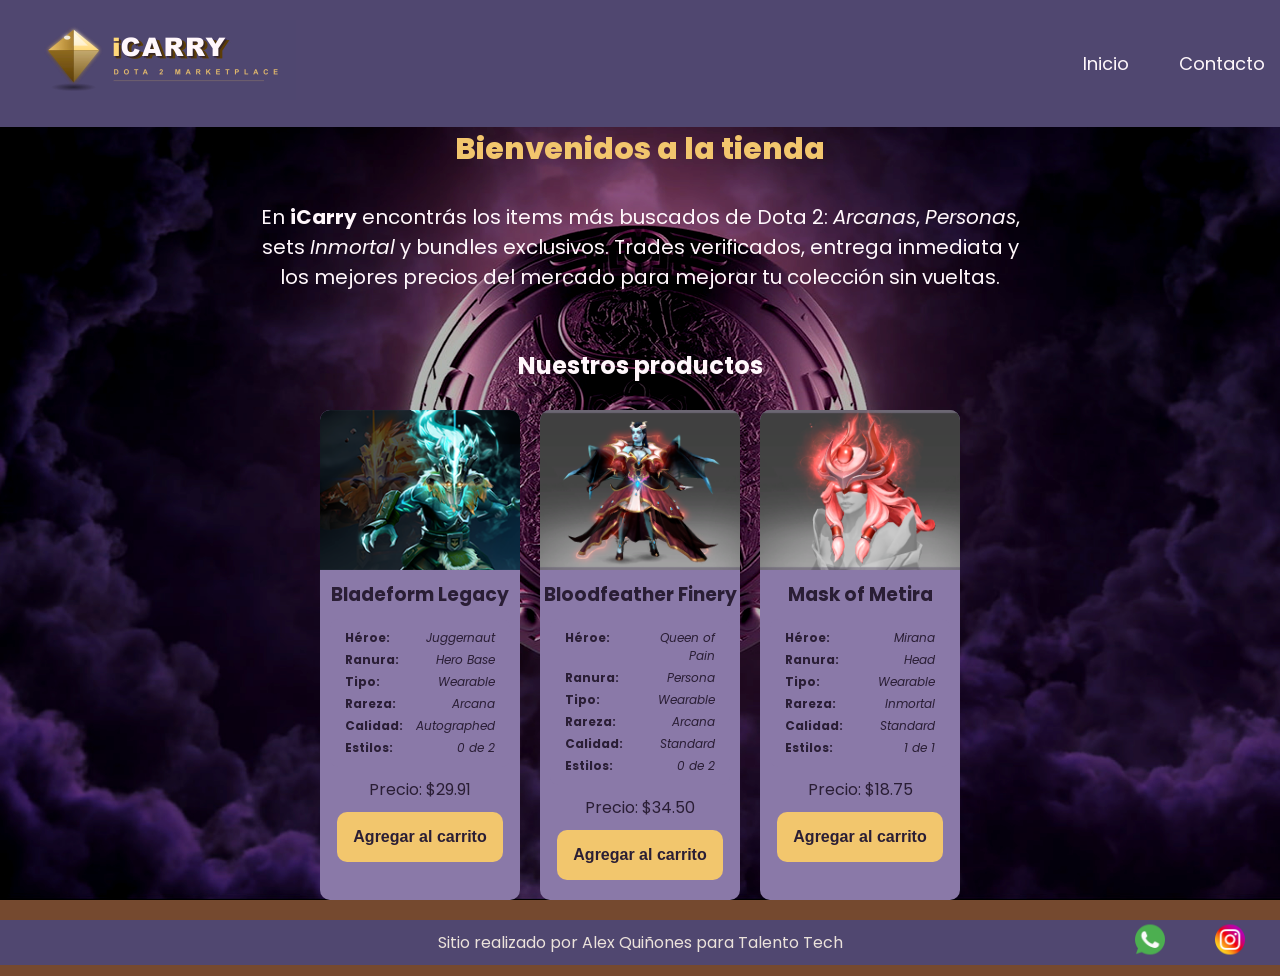
==== index.html @ 86b57680 "Proyecto Peentrega Icarry" ====
<!doctype html>
<html lang="es">
  <head>
    <meta charset="UTF-8" />
    <meta name="viewport" content="width=device-width, initial-scale=1.0" />
    <link
      href="https://fonts.googleapis.com/css2?family=Poppins:ital,wght@0,100;0,400;0,600;0,700;0,800;1,100;1,400;1,600;1,700&display=swap"
      rel="stylesheet"
    />
    <link rel="stylesheet" href="./css/styles.css" />
    <title>Tienda Dota 2</title>
  </head>

  <body>

    <!-- HEADER -->
    <!-- Cabecera del sitio con el logo y el menu de navegacion. -->
    <header>
      <div class="div-logo">
        <a class="logo" href="./index.html">
          <img src="./img/logo.jpg" alt="iCarry — Tienda Dota 2" class="logo-img" />
        </a>
      </div>

      <nav class="header-nav">
        <ul>
          <li><a href="./index.html">Inicio</a></li>
          <li><a href="./pages/contacto.html">Contacto</a></li>
        </ul>
      </nav>
    </header>

    <!-- MAIN -->
    <!-- Contenido principal de la pagina con el titulo y los productos. -->
    <main>

      <h1 class="titulo-home text-secondary">Bienvenidos a la tienda</h1>

      <p class="parrafo">
        En <strong>iCarry</strong> encontrás los items más buscados de Dota 2: <em>Arcanas</em>, <em>Personas</em>, sets
        <em>Inmortal</em> y bundles exclusivos.
        Trades verificados, entrega inmediata y los mejores precios
        del mercado para mejorar tu colección sin vueltas.
      </p>

      <!-- Productos -->
      <!-- Tarjetas con los items de Dota 2 que ofrece la tienda. -->
      <section>
        <h2 class="titulo-productos">Nuestros productos</h2>

        <div class="contenedor-tarjetas">

          <article class="card text-dark">
            <img src="./img/jugger.png" alt="Autographed Bladeform Legacy" />
            <h3>Bladeform Legacy</h3>
            <dl class="item-detalle">
              <dt>Héroe</dt>     <dd>Juggernaut</dd>
              <dt>Ranura</dt>    <dd>Hero Base</dd>
              <dt>Tipo</dt>      <dd>Wearable</dd>
              <dt>Rareza</dt>    <dd>Arcana</dd>
              <dt>Calidad</dt>   <dd>Autographed</dd>
              <dt>Estilos</dt>   <dd>0 de 2</dd>
            </dl>
            <p>Precio: $29.91</p>
            <button class="btn bg-secondary text-dark">Agregar al carrito</button>
          </article>

          <article class="card text-dark">
            <img src="./img/bloodfeather.png" alt="Bloodfeather Finery — Persona de Queen of Pain" />
            <h3>Bloodfeather Finery</h3>
            <dl class="item-detalle">
              <dt>Héroe</dt>     <dd>Queen of Pain</dd>
              <dt>Ranura</dt>    <dd>Persona</dd>
              <dt>Tipo</dt>      <dd>Wearable</dd>
              <dt>Rareza</dt>    <dd>Arcana</dd>
              <dt>Calidad</dt>   <dd>Standard</dd>
              <dt>Estilos</dt>   <dd>0 de 2</dd>
            </dl>
            <p>Precio: $34.50</p>
            <button class="btn bg-secondary text-dark">Agregar al carrito</button>
          </article>

          <article class="card text-dark">
            <img src="./img/mask-metira.png" alt="Mask of Metira of the Crimson Witness — Phantom Assassin" />
            <h3>Mask of Metira</h3>
            <dl class="item-detalle">
              <dt>Héroe</dt>     <dd>Mirana</dd>
              <dt>Ranura</dt>    <dd>Head</dd>
              <dt>Tipo</dt>      <dd>Wearable</dd>
              <dt>Rareza</dt>    <dd>Inmortal</dd>
              <dt>Calidad</dt>   <dd>Standard</dd>
              <dt>Estilos</dt>   <dd>1 de 1</dd>
            </dl>
            <p>Precio: $18.75</p>
            <button class="btn bg-secondary text-dark">Agregar al carrito</button>
          </article>

        </div>
      </section>
    </main>

    
    
    <!-- FOOTER -->
    <!-- Pie de pagina con el credito del autor y los iconos sociales. -->
    <footer>
      <p>Sitio realizado por Alex Quiñones para Talento Tech</p>
      <nav>
        <ul class="footer-list">
          <li><img src="./img/whatsapp.png" alt="logo de whatsapp" /></li>
          <li><img src="./img/social.png" alt="logo de instagram" /></li>
        </ul>
      </nav>
    </footer>

  </body>
</html>
---- css/styles.css ----
/* RESET Y BASE */
/* Limpia los estilos por defecto del navegador y aplica la imagen de fondo del sitio. */

* {
  margin: 0;
  padding: 0;
  box-sizing: border-box;
}

html {
  font-size: 62.5%;
}

body {
  font-family: "Poppins", sans-serif;
  font-size: 1.6rem;
  color: #fff7fb;
  background-color: #75492f;

  display: flex;
  flex-direction: column;
  min-height: 100vh;

  position: relative;
}

body::before {
  content: "";
  position: fixed;
  top: 0;
  left: 0;
  width: 100%;
  height: 100%;
  z-index: -1;

  background-image: url('../img/fondo1.jpg');
  background-size: cover;
  background-position: center;
  background-repeat: no-repeat;

  filter:
    brightness(1.05)
    contrast(1.15)
    saturate(1.4);

  box-shadow: inset 0 0 0 2000px rgba(0, 0, 0, 0.35);
}



/* TIPOGRAFÍA */
/* Define los tamaños y pesos de los titulos h1 y h2 del sitio. */

h1 {
  font-size: 3rem;
  font-weight: 800;
  line-height: 1.15;
  margin: .5rem 0;
}

h2 {
  color: #fff7fb;
  font-size: 2.4rem;
  font-weight: 700;
  line-height: 1.2;
  text-align: center;
  margin: 3rem 0;
}



/* CONTENIDO PRINCIPAL */
/* Estructura del <main> donde va el contenido de cada pagina. */

main {
  width: 80%;
  margin: auto;
  padding-bottom: 2rem;

  flex: 1;

  display: flex;
  flex-direction: column;
  align-items: center;
}



/* BOTONES Y COLORES */
/* Clases reutilizables que aplico a cualquier elemento sin repetir codigo. */

.btn {
  border: none;
  font-size: 1.6rem;
  font-weight: bold;
  padding: 1.6rem;
  border-radius: 1rem;
}

.bg-primary {
  background-color: #8b752d;
}

.bg-secondary {
  background-color: #f2c66d;
}

.text-light {
  color: #ffffff;
}

.text-dark {
  color: #2a1e35;
}

.text-secondary {
  color: #f2c66d;
}



/* HEADER Y FOOTER */
/* Estilos compartidos entre la cabecera y el pie de pagina. */

header,
footer {
  background: #504770;
  color: #ebe2db;
  width: 100%;

  display: flex;
  justify-content: space-between;
  align-items: center;
}



/* LOGO */
/* Tamaño del logo y animacion al pasar el mouse por encima. */

.div-logo {
  margin-left: 2rem;
  font-weight: bold;
}

.logo-img {
  height: 9rem;
  width: auto;
  display: block;
  padding: 0.5rem;
}

.logo-img:hover {
  transform: scale(1.1);
  transition: transform 0.3s ease;
}



/* NAVEGACIÓN */
/* Estilos del menu de Inicio y Contacto en el header. */

.logo,
.header-nav ul li a {
  text-decoration: none;
  font-size: 1.8rem;
  color: #fff7fb;
  display: inline-block;
  padding: 1.5rem;
}

.header-nav ul,
footer .footer-list {
  list-style: none;
  display: flex;
  gap: 2rem;
}



/* FOOTER */
/* Centra el texto del credito y ubica los iconos sociales a la derecha. */

footer {
  justify-content: center;
  position: relative;
  padding: 1rem 2rem;
}

footer p {
  text-align: center;
}

footer nav {
  position: absolute;
  right: 2rem;
  top: 50%;
  transform: translateY(-50%);
}

.footer-list li {
  padding: 1rem;
}

.footer-list img {
  width: 4rem;
  padding: 0.5rem;
}



/* PÁGINA HOME */
/* Estilos del parrafo de bienvenida y las tarjetas de productos. */

.parrafo {
  width: 80%;
  text-align: center;
  font-size: 2rem;
  padding: 3rem;
}

.contenedor-tarjetas {
  margin-top: 2rem;
  display: flex;
  justify-content: center;
  flex-wrap: wrap;
  gap: 2rem;
}

.card {
  background-color: #8a79a8;
  color: #2a1e35;
  width: 20rem;

  border-radius: 1rem;
  overflow: hidden;

  display: flex;
  flex-direction: column;
  align-items: center;
  gap: 1rem;

  padding-bottom: 2rem;
}

.card img {
  width: 100%;
  height: 16rem;
  object-fit: cover;
}



/* DETALLES DE ITEMS */
/* Lista de propiedades de cada item Dota mostrada como mini tabla. */

.item-detalle {
  display: grid;
  grid-template-columns: auto 1fr;
  gap: 0.4rem 1rem;

  background-color: #8a79a8;
  color: #2a1e35;
  width: 90%;
  font-size: 1.2rem;
  padding: 1rem 1.5rem;
  border-radius: 0.8rem;
}

.item-detalle dt {
  font-weight: bold;
  color: #2a1e35;
}

.item-detalle dt::after {
  content: ":";
}

.item-detalle dd {
  text-align: right;
  font-style: italic;
}



/* PÁGINA CONTACTO */
/* Estilos del formulario de contacto, inputs y textarea. */

.titulo-contacto {
  margin: 2rem 0;
}

.form-contacto {
  background-color: #8a79a8;
  color: #2a1e35;
  width: 100%;
  max-width: 50rem;
  font-size: 2rem;
  padding: 3rem;
  border-radius: 1rem;

  box-shadow: 0 10px 30px rgba(0, 0, 0, 0.15);
}

.grupo-input {
  display: flex;
  flex-direction: column;
  gap: 0.8rem;
  margin-bottom: 2rem;
}

.grupo-input input,
.grupo-input textarea {
  border: none;
  background-color: transparent;
  border-bottom: solid 2px #2a1e35;
  margin-bottom: 3rem;
}

.grupo-input textarea {
  min-height: 10rem;
  resize: vertical;
}



/* ADAPTACIÓN MÓVIL */
/* Reglas que se aplican solo en pantallas chicas (mobile, 600px o menos). */

@media (max-width: 600px) {
  header,
  footer {
    flex-direction: column;
  }

  footer nav {
    position: static;
    transform: none;
  }
}
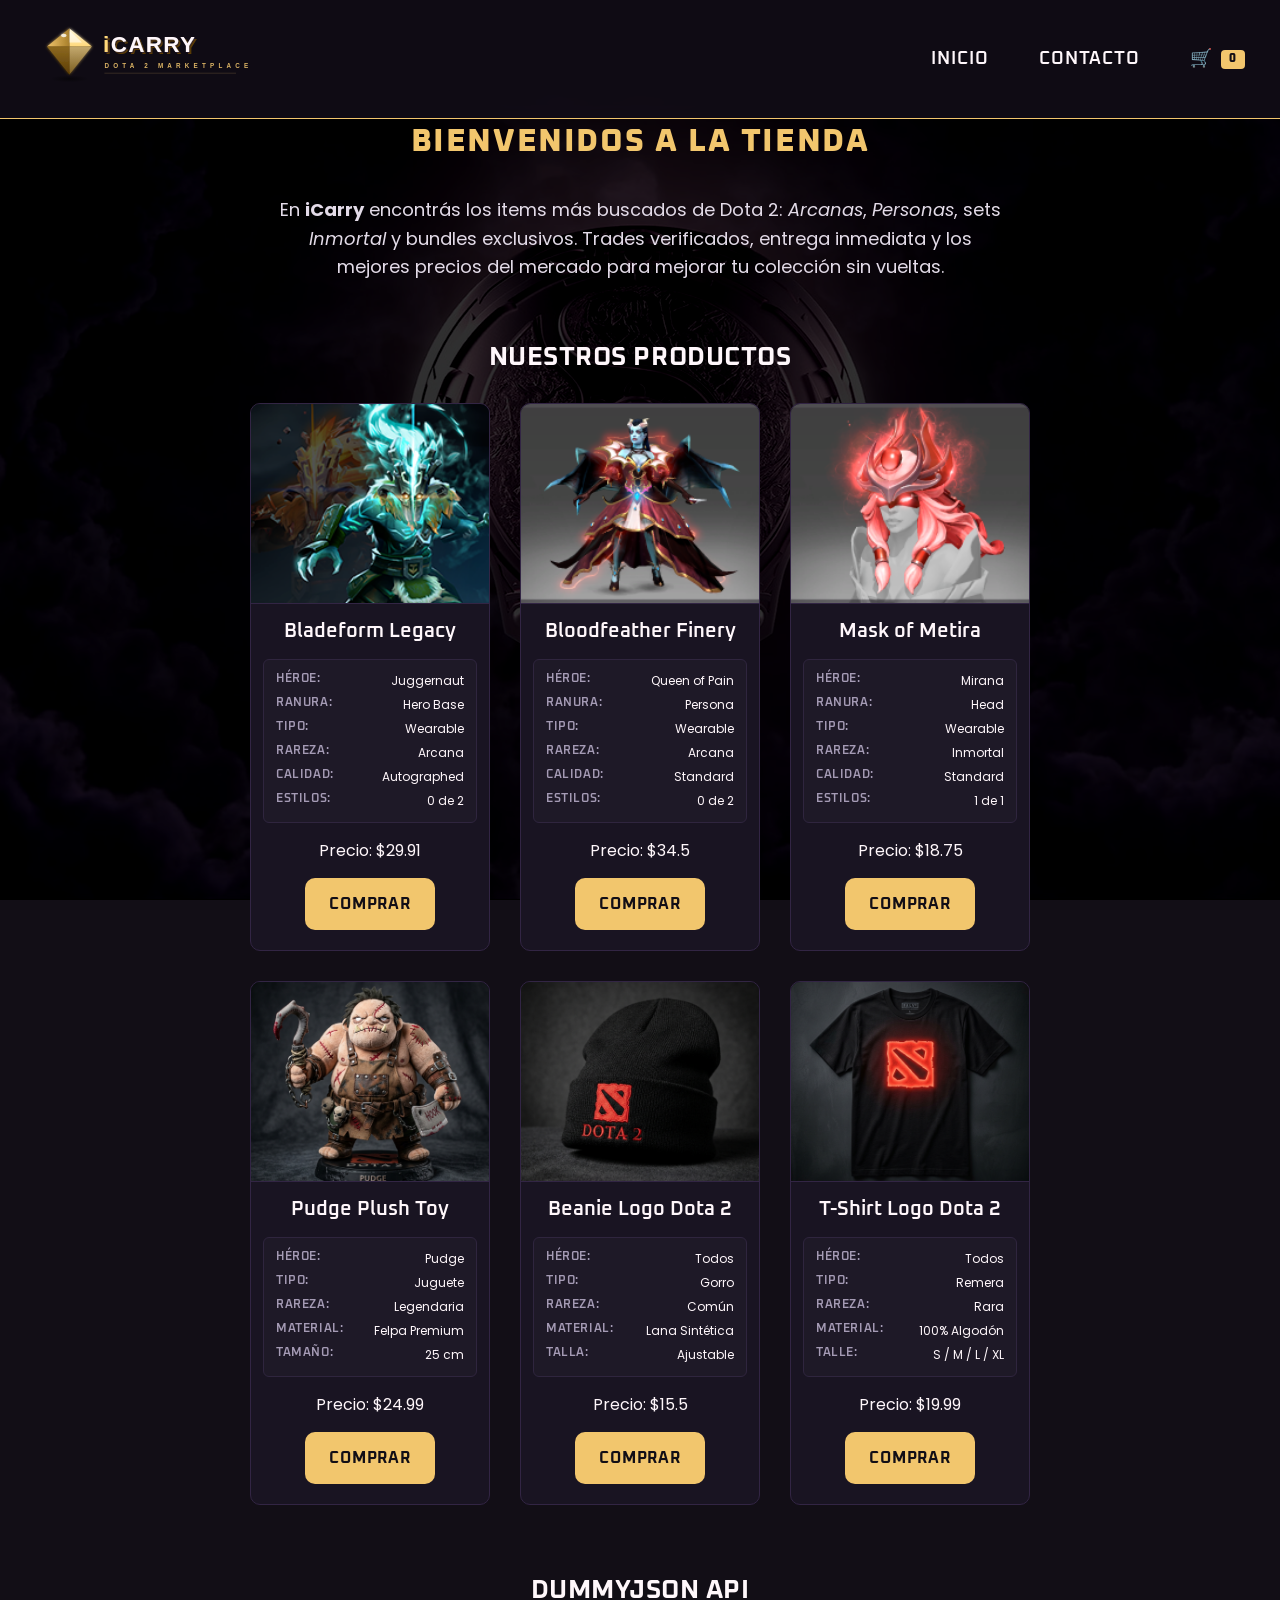
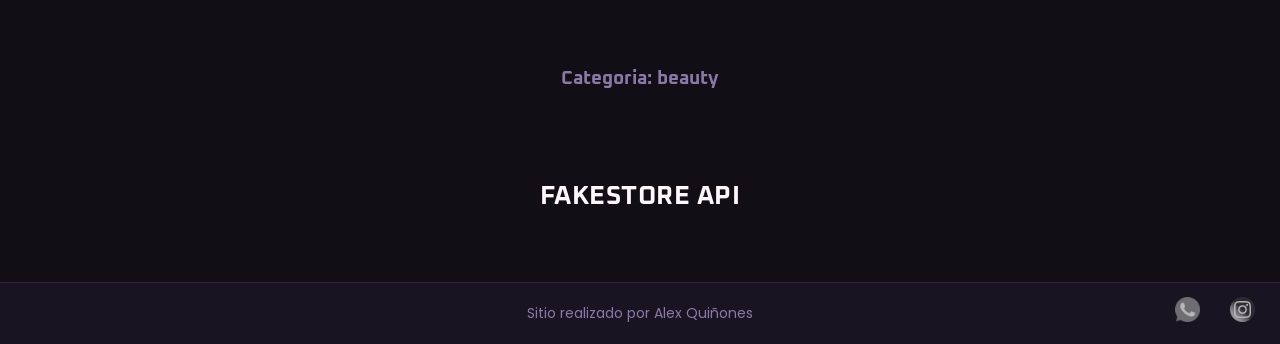
==== commit 814efd4e: "feat: refactorización a JS modular, carrito de compras y consumo de APIs" ====
--- a/index.html
+++ b/index.html
@@ -3,22 +3,24 @@
   <head>
     <meta charset="UTF-8" />
     <meta name="viewport" content="width=device-width, initial-scale=1.0" />
+    
+    <!-- fuentes de google -->
     <link
-      href="https://fonts.googleapis.com/css2?family=Poppins:ital,wght@0,100;0,400;0,600;0,700;0,800;1,100;1,400;1,600;1,700&display=swap"
+      href="https://fonts.googleapis.com/css2?family=Oxanium:wght@400;600;800&family=Poppins:wght@300;400;600;700&display=swap"
       rel="stylesheet"
     />
+    
+    <!-- mi css -->
     <link rel="stylesheet" href="./css/styles.css" />
     <title>Tienda Dota 2</title>
   </head>
 
   <body>
-
-    <!-- HEADER -->
-    <!-- Cabecera del sitio con el logo y el menu de navegacion. -->
+    <!-- cabecera -->
     <header>
       <div class="div-logo">
         <a class="logo" href="./index.html">
-          <img src="./img/logo.jpg" alt="iCarry — Tienda Dota 2" class="logo-img" />
+          <img src="./img/logo.svg" alt="iCarry" class="logo-img" />
         </a>
       </div>
 
@@ -26,14 +28,17 @@
         <ul>
           <li><a href="./index.html">Inicio</a></li>
           <li><a href="./pages/contacto.html">Contacto</a></li>
+          <li>
+            <a href="./pages/carrito.html" class="carrito-icono">
+              🛒 <span id="contador-carrito">0</span>
+            </a>
+          </li>
         </ul>
       </nav>
     </header>
 
-    <!-- MAIN -->
-    <!-- Contenido principal de la pagina con el titulo y los productos. -->
+    <!-- contenido principal -->
     <main>
-
       <h1 class="titulo-home text-secondary">Bienvenidos a la tienda</h1>
 
       <p class="parrafo">
@@ -43,75 +48,38 @@
         del mercado para mejorar tu colección sin vueltas.
       </p>
 
-      <!-- Productos -->
-      <!-- Tarjetas con los items de Dota 2 que ofrece la tienda. -->
+      <!-- seccion de mis productos dota -->
       <section>
         <h2 class="titulo-productos">Nuestros productos</h2>
+        <!-- aca se inyectan las tarjetas con js -->
+        <div id="contenedor-tarjetas" class="contenedor-tarjetas"></div>
+      </section>
 
-        <div class="contenedor-tarjetas">
-
-          <article class="card text-dark">
-            <img src="./img/jugger.png" alt="Autographed Bladeform Legacy" />
-            <h3>Bladeform Legacy</h3>
-            <dl class="item-detalle">
-              <dt>Héroe</dt>     <dd>Juggernaut</dd>
-              <dt>Ranura</dt>    <dd>Hero Base</dd>
-              <dt>Tipo</dt>      <dd>Wearable</dd>
-              <dt>Rareza</dt>    <dd>Arcana</dd>
-              <dt>Calidad</dt>   <dd>Autographed</dd>
-              <dt>Estilos</dt>   <dd>0 de 2</dd>
-            </dl>
-            <p>Precio: $29.91</p>
-            <button class="btn bg-secondary text-dark">Agregar al carrito</button>
-          </article>
-
-          <article class="card text-dark">
-            <img src="./img/bloodfeather.png" alt="Bloodfeather Finery — Persona de Queen of Pain" />
-            <h3>Bloodfeather Finery</h3>
-            <dl class="item-detalle">
-              <dt>Héroe</dt>     <dd>Queen of Pain</dd>
-              <dt>Ranura</dt>    <dd>Persona</dd>
-              <dt>Tipo</dt>      <dd>Wearable</dd>
-              <dt>Rareza</dt>    <dd>Arcana</dd>
-              <dt>Calidad</dt>   <dd>Standard</dd>
-              <dt>Estilos</dt>   <dd>0 de 2</dd>
-            </dl>
-            <p>Precio: $34.50</p>
-            <button class="btn bg-secondary text-dark">Agregar al carrito</button>
-          </article>
-
-          <article class="card text-dark">
-            <img src="./img/mask-metira.png" alt="Mask of Metira of the Crimson Witness — Phantom Assassin" />
-            <h3>Mask of Metira</h3>
-            <dl class="item-detalle">
-              <dt>Héroe</dt>     <dd>Mirana</dd>
-              <dt>Ranura</dt>    <dd>Head</dd>
-              <dt>Tipo</dt>      <dd>Wearable</dd>
-              <dt>Rareza</dt>    <dd>Inmortal</dd>
-              <dt>Calidad</dt>   <dd>Standard</dd>
-              <dt>Estilos</dt>   <dd>1 de 1</dd>
-            </dl>
-            <p>Precio: $18.75</p>
-            <button class="btn bg-secondary text-dark">Agregar al carrito</button>
-          </article>
-
-        </div>
+      <!-- seccion de dummyjson -->
+      <section>
+        <div id="contenedor-productos-dummy" class="contenedor-tarjetas" style="margin-top: 4rem;"></div>
+      </section>
+      
+      <!-- seccion de fakestore -->
+      <section>
+        <div id="contenedor-productos-fakestore" class="contenedor-tarjetas" style="margin-top: 4rem;"></div>
       </section>
     </main>
 
-    
-    
-    <!-- FOOTER -->
-    <!-- Pie de pagina con el credito del autor y los iconos sociales. -->
+    <!-- pie de pagina -->
     <footer>
-      <p>Sitio realizado por Alex Quiñones para Talento Tech</p>
+      <p>Sitio realizado por Alex Quiñones</p>
       <nav>
         <ul class="footer-list">
-          <li><img src="./img/whatsapp.png" alt="logo de whatsapp" /></li>
-          <li><img src="./img/social.png" alt="logo de instagram" /></li>
+          <li><img src="./img/whatsapp.png" alt="wpp" /></li>
+          <li><img src="./img/social.png" alt="ig" /></li>
         </ul>
       </nav>
     </footer>
 
+    <!-- scripts -->
+    <script type="module" src="./js/index.js"></script>
+    <script type="module" src="./js/dummyjson.js"></script>
+    <script type="module" src="./js/fakestore.js"></script>
   </body>
 </html>
--- a/css/styles.css
+++ b/css/styles.css
@@ -1,6 +1,26 @@
 
-/* RESET Y BASE */
-/* Limpia los estilos por defecto del navegador y aplica la imagen de fondo del sitio. */
+
+
+
+
+
+
+
+
+
+
+
+
+
+
+
+
+
+
+
+
+
+
 
 * {
   margin: 0;
@@ -9,21 +29,21 @@
 }
 
 html {
-  font-size: 62.5%;
+  font-size: 62.5%; 
 }
 
 body {
   font-family: "Poppins", sans-serif;
   font-size: 1.6rem;
-  color: #fff7fb;
-  background-color: #75492f;
+  color: #fff7fb; 
+  background-color: #120e16; 
 
   display: flex;
   flex-direction: column;
   min-height: 100vh;
-
   position: relative;
 }
+
 
 body::before {
   content: "";
@@ -39,47 +59,52 @@
   background-position: center;
   background-repeat: no-repeat;
 
-  filter:
-    brightness(1.05)
-    contrast(1.15)
-    saturate(1.4);
-
-  box-shadow: inset 0 0 0 2000px rgba(0, 0, 0, 0.35);
-}
-
-
-
-/* TIPOGRAFÍA */
-/* Define los tamaños y pesos de los titulos h1 y h2 del sitio. */
+  
+  filter: brightness(0.35) contrast(1.1) saturate(0.8);
+  box-shadow: inset 0 0 0 2000px rgba(18, 14, 24, 0.4);
+}
+
+
+
+
+
+
+h1, h2, h3, .hud-text {
+  font-family: "Oxanium", sans-serif; 
+}
 
 h1 {
-  font-size: 3rem;
+  font-size: 3.2rem;
   font-weight: 800;
   line-height: 1.15;
   margin: .5rem 0;
+  text-transform: uppercase;
+  letter-spacing: 0.05em;
+  color: #f2c66d; 
 }
 
 h2 {
   color: #fff7fb;
-  font-size: 2.4rem;
+  font-size: 2.6rem;
   font-weight: 700;
   line-height: 1.2;
   text-align: center;
   margin: 3rem 0;
-}
-
-
-
-/* CONTENIDO PRINCIPAL */
-/* Estructura del <main> donde va el contenido de cada pagina. */
+  text-transform: uppercase;
+  letter-spacing: 0.02em;
+}
+
+
+
+
+
 
 main {
   width: 80%;
+  max-width: 1200px;
   margin: auto;
-  padding-bottom: 2rem;
-
+  padding-bottom: 4rem;
   flex: 1;
-
   display: flex;
   flex-direction: column;
   align-items: center;
@@ -87,87 +112,123 @@
 
 
 
-/* BOTONES Y COLORES */
-/* Clases reutilizables que aplico a cualquier elemento sin repetir codigo. */
+
+
 
 .btn {
   border: none;
   font-size: 1.6rem;
-  font-weight: bold;
-  padding: 1.6rem;
-  border-radius: 1rem;
+  font-weight: 700;
+  font-family: "Oxanium", sans-serif;
+  text-transform: uppercase;
+  letter-spacing: 0.05em;
+  padding: 1.6rem 2.4rem;
+  border-radius: 10px; 
+  cursor: pointer;
+  transition: all 0.2s cubic-bezier(0.25, 0.8, 0.25, 1);
 }
 
 .bg-primary {
-  background-color: #8b752d;
+  background-color: #f2c66d; 
+  color: #120e16;
+}
+.bg-primary:hover {
+  background-color: #dbb056;
+  transform: scale(1.03);
+  box-shadow: 0 0 15px rgba(242, 198, 109, 0.15);
 }
 
 .bg-secondary {
-  background-color: #f2c66d;
-}
-
-.text-light {
-  color: #ffffff;
-}
-
-.text-dark {
-  color: #2a1e35;
-}
-
-.text-secondary {
+  background-color: #8a79a8; 
+  color: #fff7fb;
+}
+.bg-secondary:hover {
+  background-color: #9d8dbb;
+  transform: scale(1.03);
+}
+
+.text-light { color: #fff7fb; }
+.text-dark { color: #120e16; }
+.text-secondary { color: #f2c66d; }
+
+
+
+
+
+
+header {
+  background: rgba(18, 14, 24, 0.85);
+  backdrop-filter: blur(12px);
+  -webkit-backdrop-filter: blur(12px);
+  border-bottom: 1px solid #f2c66d; 
+  width: 100%;
+  display: flex;
+  justify-content: space-between;
+  align-items: center;
+  position: sticky;
+  top: 0;
+  z-index: 1000;
+  padding: 0 2rem;
+}
+
+footer {
+  background: #191422; 
+  border-top: 1px solid #322544;
+  color: #8a79a8; 
+  width: 100%;
+  display: flex;
+  justify-content: center;
+  align-items: center;
+  position: relative;
+  padding: 2rem 2rem;
+}
+
+
+
+
+
+
+.div-logo {
+  font-family: "Oxanium", sans-serif;
+  font-weight: 800;
+  font-size: 2.4rem;
   color: #f2c66d;
 }
 
-
-
-/* HEADER Y FOOTER */
-/* Estilos compartidos entre la cabecera y el pie de pagina. */
-
-header,
-footer {
-  background: #504770;
-  color: #ebe2db;
-  width: 100%;
-
-  display: flex;
-  justify-content: space-between;
-  align-items: center;
-}
-
-
-
-/* LOGO */
-/* Tamaño del logo y animacion al pasar el mouse por encima. */
-
-.div-logo {
-  margin-left: 2rem;
-  font-weight: bold;
-}
-
 .logo-img {
-  height: 9rem;
+  height: 8rem;
   width: auto;
   display: block;
   padding: 0.5rem;
+  transition: transform 0.3s ease;
 }
 
 .logo-img:hover {
-  transform: scale(1.1);
-  transition: transform 0.3s ease;
-}
-
-
-
-/* NAVEGACIÓN */
-/* Estilos del menu de Inicio y Contacto en el header. */
+  transform: scale(1.05);
+}
+
+
+
+
+
 
 .logo,
 .header-nav ul li a {
   text-decoration: none;
+  font-family: "Oxanium", sans-serif;
   font-size: 1.8rem;
+  font-weight: 600;
+  text-transform: uppercase;
+  letter-spacing: 0.05em;
   color: #fff7fb;
   display: inline-block;
   padding: 1.5rem;
+  transition: color 0.2s ease, text-shadow 0.2s ease;
+}
+
+.header-nav ul li a:hover {
+  color: #f2c66d;
+  text-shadow: 0 0 10px rgba(242, 198, 109, 0.3);
 }
 
 .header-nav ul,
@@ -175,21 +236,17 @@
   list-style: none;
   display: flex;
   gap: 2rem;
-}
-
-
-
-/* FOOTER */
-/* Centra el texto del credito y ubica los iconos sociales a la derecha. */
-
-footer {
-  justify-content: center;
-  position: relative;
-  padding: 1rem 2rem;
-}
+  align-items: center;
+}
+
+
+
+
+
 
 footer p {
   text-align: center;
+  font-size: 1.4rem;
 }
 
 footer nav {
@@ -199,25 +256,31 @@
   transform: translateY(-50%);
 }
 
-.footer-list li {
-  padding: 1rem;
-}
-
 .footer-list img {
-  width: 4rem;
+  width: 3.5rem;
   padding: 0.5rem;
-}
-
-
-
-/* PÁGINA HOME */
-/* Estilos del parrafo de bienvenida y las tarjetas de productos. */
+  filter: grayscale(100%) opacity(0.7);
+  transition: filter 0.2s ease, transform 0.2s ease;
+}
+
+.footer-list img:hover {
+  filter: grayscale(0%) opacity(1);
+  transform: scale(1.1);
+}
+
+
+
+
+
 
 .parrafo {
   width: 80%;
+  max-width: 800px;
   text-align: center;
-  font-size: 2rem;
+  font-size: 1.8rem;
+  line-height: 1.6;
   padding: 3rem;
+  color: #e3dbe8;
 }
 
 .contenedor-tarjetas {
@@ -225,52 +288,77 @@
   display: flex;
   justify-content: center;
   flex-wrap: wrap;
-  gap: 2rem;
-}
+  gap: 3rem;
+}
+
 
 .card {
-  background-color: #8a79a8;
-  color: #2a1e35;
-  width: 20rem;
-
-  border-radius: 1rem;
+  background-color: #191422; 
+  color: #fff7fb;
+  width: 24rem; 
+  border: 1px solid #322544; 
+  border-radius: 10px;
   overflow: hidden;
-
+  
   display: flex;
   flex-direction: column;
   align-items: center;
-  gap: 1rem;
-
+  gap: 1.5rem;
   padding-bottom: 2rem;
+  
+  transition: all 0.25s cubic-bezier(0.25, 0.8, 0.25, 1);
+}
+
+.card:hover {
+  border-color: #f2c66d; 
+  transform: translateY(-4px);
+  box-shadow: 0 10px 30px rgba(0, 0, 0, 0.5), 0 0 15px rgba(242, 198, 109, 0.1);
 }
 
 .card img {
   width: 100%;
-  height: 16rem;
+  height: 20rem; 
   object-fit: cover;
-}
-
-
-
-/* DETALLES DE ITEMS */
-/* Lista de propiedades de cada item Dota mostrada como mini tabla. */
+  border-bottom: 1px solid #322544;
+  transition: border-color 0.25s ease;
+}
+
+.card:hover img {
+  border-bottom-color: #f2c66d;
+}
+
+
+.card h3 {
+  font-size: 2rem;
+  font-weight: 600;
+  text-align: center;
+  padding: 0 1rem;
+}
+
+
+
+
+
 
 .item-detalle {
   display: grid;
   grid-template-columns: auto 1fr;
-  gap: 0.4rem 1rem;
-
-  background-color: #8a79a8;
-  color: #2a1e35;
+  gap: 0.6rem 1rem;
+
+  background-color: #1e1927; 
+  border: 1px solid #2f253e; 
   width: 90%;
   font-size: 1.2rem;
-  padding: 1rem 1.5rem;
-  border-radius: 0.8rem;
+  padding: 1.2rem;
+  border-radius: 6px;
 }
 
 .item-detalle dt {
-  font-weight: bold;
-  color: #2a1e35;
+  font-family: "Oxanium", sans-serif;
+  font-weight: 600;
+  color: #a59bb5; 
+  text-transform: uppercase;
+  letter-spacing: 0.05em;
 }
 
 .item-detalle dt::after {
@@ -279,63 +367,221 @@
 
 .item-detalle dd {
   text-align: right;
-  font-style: italic;
-}
-
-
-
-/* PÁGINA CONTACTO */
-/* Estilos del formulario de contacto, inputs y textarea. */
+  color: #fff7fb;
+  font-weight: 400;
+}
+
+
+
+
+
 
 .titulo-contacto {
-  margin: 2rem 0;
+  margin: 3rem 0;
 }
 
 .form-contacto {
-  background-color: #8a79a8;
-  color: #2a1e35;
-  width: 100%;
-  max-width: 50rem;
-  font-size: 2rem;
-  padding: 3rem;
-  border-radius: 1rem;
-
-  box-shadow: 0 10px 30px rgba(0, 0, 0, 0.15);
+  background-color: #191422;
+  color: #fff7fb;
+  width: 100%;
+  max-width: 55rem;
+  font-size: 1.6rem;
+  padding: 4rem;
+  border: 1px solid #322544;
+  border-radius: 10px;
+  box-shadow: 0 10px 40px rgba(0, 0, 0, 0.4);
 }
 
 .grupo-input {
   display: flex;
   flex-direction: column;
   gap: 0.8rem;
-  margin-bottom: 2rem;
+  margin-bottom: 2.5rem;
+}
+
+.grupo-input label {
+  font-family: "Oxanium", sans-serif;
+  font-weight: 600;
+  letter-spacing: 0.05em;
+  color: #a59bb5;
 }
 
 .grupo-input input,
 .grupo-input textarea {
   border: none;
-  background-color: transparent;
-  border-bottom: solid 2px #2a1e35;
-  margin-bottom: 3rem;
+  background-color: #120e16;
+  color: #fff7fb;
+  font-family: "Poppins", sans-serif;
+  font-size: 1.6rem;
+  padding: 1.2rem;
+  border-bottom: 2px solid #322544;
+  transition: all 0.3s ease;
+  border-radius: 4px 4px 0 0;
+}
+
+.grupo-input input:focus,
+.grupo-input textarea:focus {
+  outline: none;
+  background-color: #1a1523;
+  border-bottom: 2px solid #f2c66d;
 }
 
 .grupo-input textarea {
-  min-height: 10rem;
+  min-height: 12rem;
   resize: vertical;
 }
 
-
-
-/* ADAPTACIÓN MÓVIL */
-/* Reglas que se aplican solo en pantallas chicas (mobile, 600px o menos). */
-
-@media (max-width: 600px) {
-  header,
+.form-contacto .btn {
+  width: 100%;
+  margin-top: 1rem;
+}
+
+
+
+
+
+
+@media (max-width: 768px) {
+  header {
+    flex-direction: column;
+    padding: 1rem;
+    gap: 1rem;
+  }
+  
+  .header-nav ul {
+    gap: 1rem;
+  }
+  
+  .header-nav ul li a {
+    padding: 0.8rem;
+    font-size: 1.6rem;
+  }
+
   footer {
     flex-direction: column;
+    gap: 2rem;
   }
-
+  
   footer nav {
     position: static;
     transform: none;
   }
 }
+
+
+
+
+
+
+.header-nav ul li a.carrito-icono {
+  display: flex;
+  align-items: center;
+  gap: 0.8rem;
+}
+
+#contador-carrito {
+  background-color: #f2c66d;
+  color: #120e16;
+  font-size: 1.2rem;
+  font-weight: 800;
+  font-family: "Oxanium", sans-serif;
+  padding: 0.2rem 0.8rem;
+  border-radius: 4px; 
+  display: inline-block;
+  min-width: 2.4rem;
+  text-align: center;
+}
+
+.mensaje-carrito-vacio {
+  font-family: "Oxanium", sans-serif;
+  font-size: 2.4rem;
+  font-weight: 600;
+  text-align: center;
+  color: #a59bb5;
+  margin: 6rem 0;
+  width: 100%;
+  letter-spacing: 0.05em;
+  text-transform: uppercase;
+}
+
+.btn-eliminar-carrito {
+  background-color: #a33845; 
+  color: #fff7fb;
+  width: 90%;
+  margin-top: 1rem;
+}
+
+.btn-eliminar-carrito:hover {
+  background-color: #8c2a36;
+}
+
+.btn-vaciar-carrito {
+  background-color: #322544; 
+  color: #fff7fb;
+  padding: 1.6rem 3.2rem;
+  border: 1px solid #504770;
+}
+
+.btn-vaciar-carrito:hover {
+  background-color: #504770;
+  border-color: #8a79a8;
+  transform: scale(1.05);
+}
+
+.acciones-carrito {
+  display: flex;
+  justify-content: center;
+  width: 100%;
+  margin: 4rem 0;
+}
+
+
+
+
+
+
+#toast-container {
+  position: fixed;
+  top: 9rem; 
+  right: 2rem;
+  z-index: 9999;
+  display: flex;
+  flex-direction: column;
+  gap: 1rem;
+  pointer-events: none; 
+}
+
+.hud-toast {
+  background: rgba(25, 20, 34, 0.95);
+  backdrop-filter: blur(8px);
+  border: 1px solid #f2c66d;
+  color: #fff7fb;
+  font-family: 'Oxanium', sans-serif;
+  font-size: 1.5rem;
+  font-weight: 600;
+  letter-spacing: 0.05em;
+  text-transform: uppercase;
+  padding: 1.6rem 2.4rem;
+  border-radius: 4px;
+  box-shadow: 0 4px 20px rgba(0, 0, 0, 0.5), inset 0 0 10px rgba(242, 198, 109, 0.1);
+  display: flex;
+  align-items: center;
+  gap: 1.2rem;
+  min-width: 250px;
+  max-width: 400px;
+  pointer-events: auto; 
+  
+  transform: translateX(120%);
+  transition: transform 0.35s cubic-bezier(0.25, 0.8, 0.25, 1), opacity 0.35s ease;
+  opacity: 0;
+}
+
+.hud-toast.show {
+  transform: translateX(0);
+  opacity: 1;
+}
+
+.hud-toast-icon {
+  color: #f2c66d;
+  font-size: 2rem;
+}
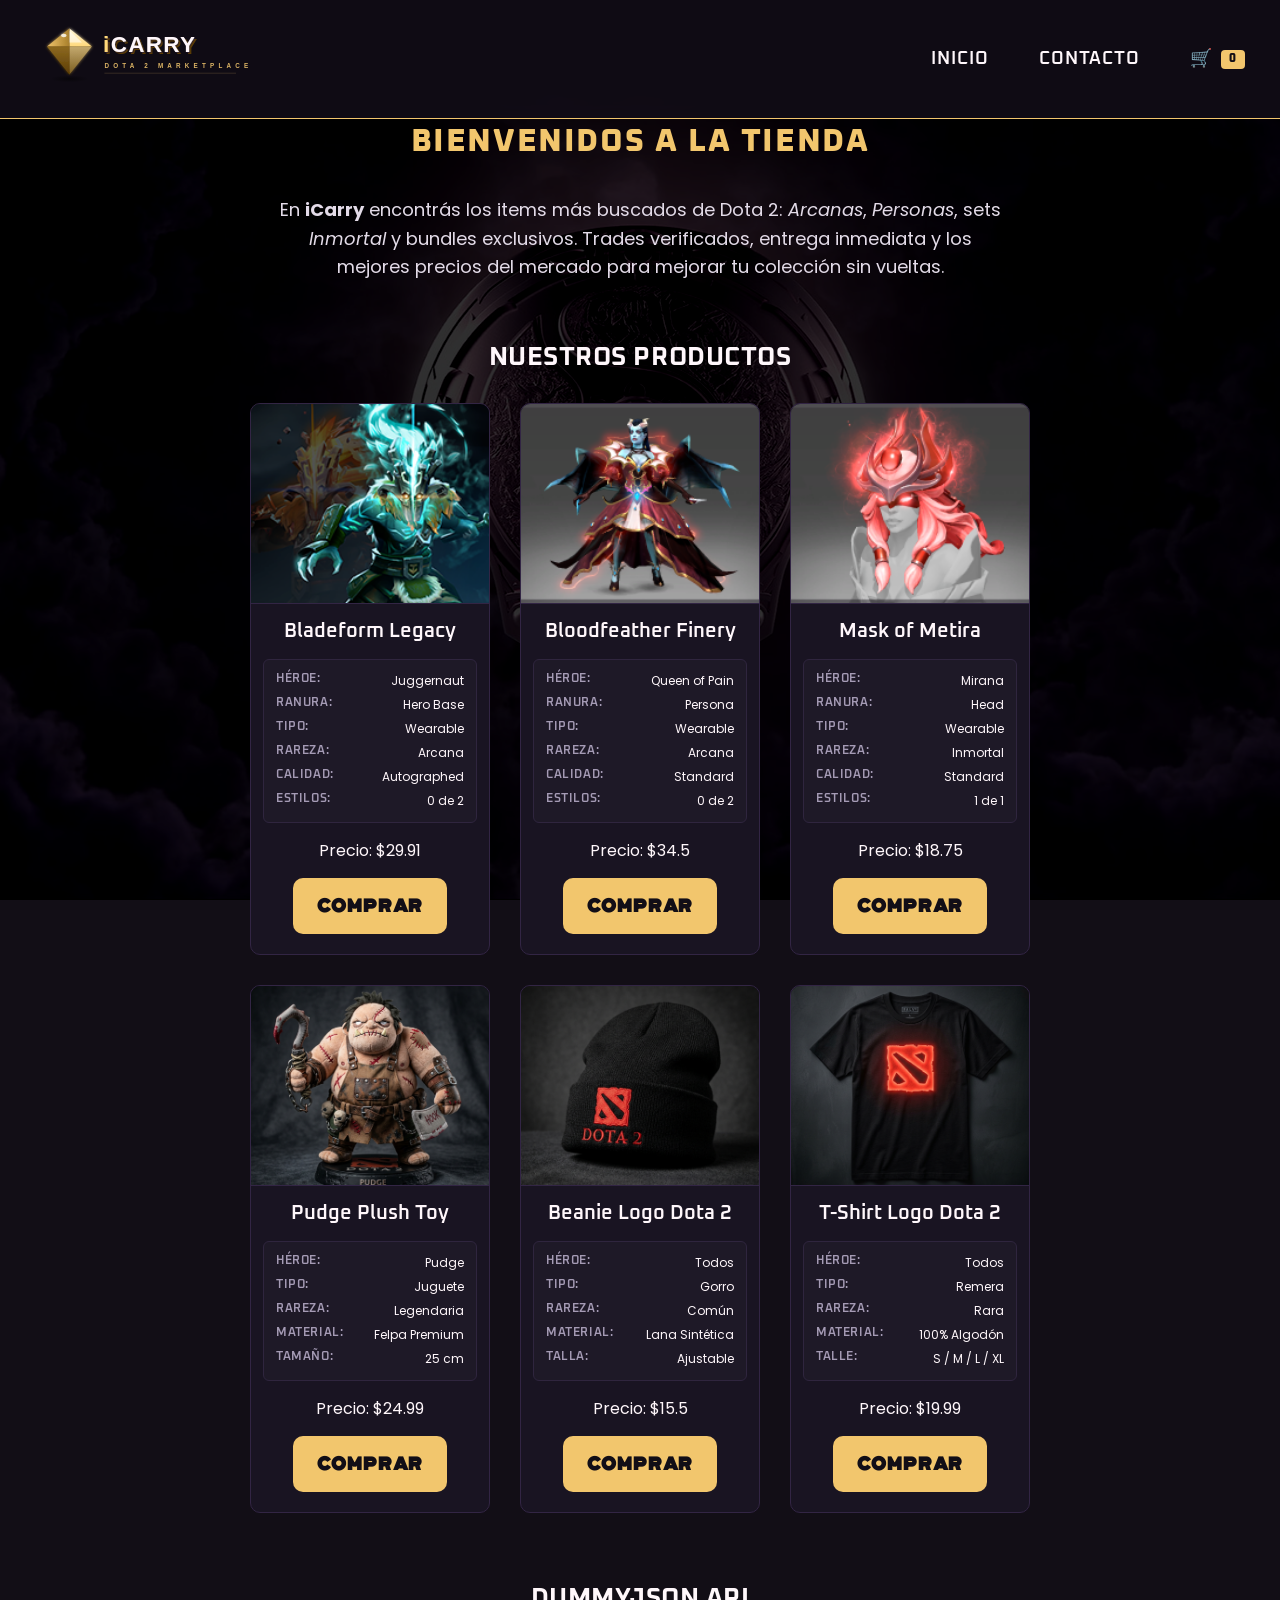
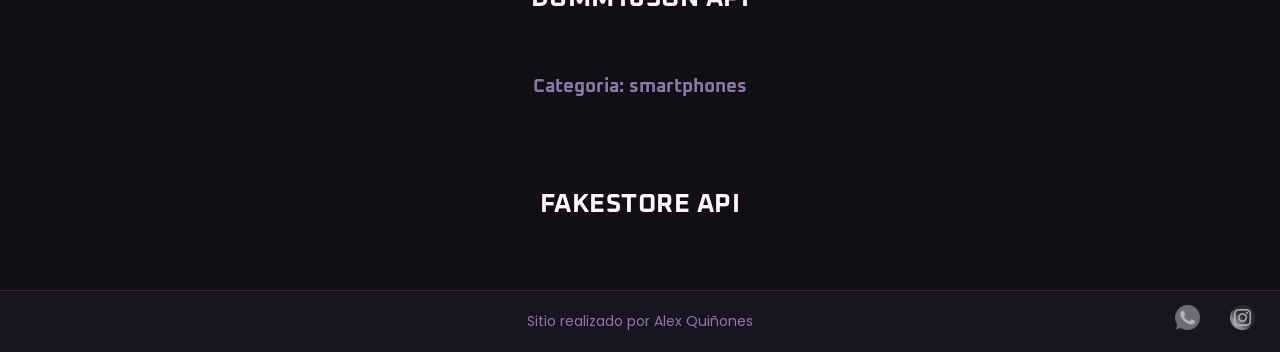
==== commit 12a03512: "style: cambiar fuente de los botones a Monoton" ====
--- a/index.html
+++ b/index.html
@@ -6,7 +6,7 @@
     
     <!-- fuentes de google -->
     <link
-      href="https://fonts.googleapis.com/css2?family=Oxanium:wght@400;600;800&family=Poppins:wght@300;400;600;700&display=swap"
+      href="https://fonts.googleapis.com/css2?family=Monoton&family=Oxanium:wght@400;600;800&family=Poppins:wght@300;400;600;700&display=swap"
       rel="stylesheet"
     />
     
--- a/css/styles.css
+++ b/css/styles.css
@@ -1,50 +1,30 @@
-
-
-
-
-
-
-
-
-
-
-
-
-
-
-
-
-
-
-
-
-
-
-
-
+/* reseteo basico para que los navegadores no molesten */
 * {
   margin: 0;
   padding: 0;
   box-sizing: border-box;
 }
 
+/* achico la letra base para usar rem mas facil (1rem = 10px) */
 html {
   font-size: 62.5%; 
 }
 
+/* estilos generales del body */
 body {
   font-family: "Poppins", sans-serif;
   font-size: 1.6rem;
   color: #fff7fb; 
   background-color: #120e16; 
 
+  /* uso flex para empujar el footer abajo de todo */
   display: flex;
   flex-direction: column;
   min-height: 100vh;
   position: relative;
 }
 
-
+/* imagen de fondo oscura de dota 2 */
 body::before {
   content: "";
   position: fixed;
@@ -58,17 +38,13 @@
   background-size: cover;
   background-position: center;
   background-repeat: no-repeat;
-
   
+  /* oscurezco un poco el fondo para que se lean las letras */
   filter: brightness(0.35) contrast(1.1) saturate(0.8);
   box-shadow: inset 0 0 0 2000px rgba(18, 14, 24, 0.4);
 }
 
-
-
-
-
-
+/* tipografia especial para titulos */
 h1, h2, h3, .hud-text {
   font-family: "Oxanium", sans-serif; 
 }
@@ -94,32 +70,24 @@
   letter-spacing: 0.02em;
 }
 
-
-
-
-
-
+/* contenedor principal (el main) */
 main {
   width: 80%;
   max-width: 1200px;
   margin: auto;
   padding-bottom: 4rem;
-  flex: 1;
+  flex: 1; /* hace que ocupe todo el espacio libre */
   display: flex;
   flex-direction: column;
   align-items: center;
 }
 
-
-
-
-
-
+/* botones principales */
 .btn {
   border: none;
   font-size: 1.6rem;
   font-weight: 700;
-  font-family: "Oxanium", sans-serif;
+  font-family: "Monoton", sans-serif;
   text-transform: uppercase;
   letter-spacing: 0.05em;
   padding: 1.6rem 2.4rem;
@@ -128,6 +96,7 @@
   transition: all 0.2s cubic-bezier(0.25, 0.8, 0.25, 1);
 }
 
+/* color principal (dorado dota) */
 .bg-primary {
   background-color: #f2c66d; 
   color: #120e16;
@@ -138,6 +107,7 @@
   box-shadow: 0 0 15px rgba(242, 198, 109, 0.15);
 }
 
+/* color secundario para otros botones */
 .bg-secondary {
   background-color: #8a79a8; 
   color: #fff7fb;
@@ -147,15 +117,12 @@
   transform: scale(1.03);
 }
 
+/* colorcitos de texto */
 .text-light { color: #fff7fb; }
 .text-dark { color: #120e16; }
 .text-secondary { color: #f2c66d; }
 
-
-
-
-
-
+/* menu de navegacion pegajoso (sticky) */
 header {
   background: rgba(18, 14, 24, 0.85);
   backdrop-filter: blur(12px);
@@ -171,6 +138,7 @@
   padding: 0 2rem;
 }
 
+/* pie de pagina */
 footer {
   background: #191422; 
   border-top: 1px solid #322544;
@@ -183,11 +151,7 @@
   padding: 2rem 2rem;
 }
 
-
-
-
-
-
+/* logo de icarry */
 .div-logo {
   font-family: "Oxanium", sans-serif;
   font-weight: 800;
@@ -207,11 +171,7 @@
   transform: scale(1.05);
 }
 
-
-
-
-
-
+/* links del nav */
 .logo,
 .header-nav ul li a {
   text-decoration: none;
@@ -231,6 +191,7 @@
   text-shadow: 0 0 10px rgba(242, 198, 109, 0.3);
 }
 
+/* alinear listas */
 .header-nav ul,
 footer .footer-list {
   list-style: none;
@@ -239,16 +200,12 @@
   align-items: center;
 }
 
-
-
-
-
-
 footer p {
   text-align: center;
   font-size: 1.4rem;
 }
 
+/* redes sociales del footer */
 footer nav {
   position: absolute;
   right: 2rem;
@@ -268,11 +225,7 @@
   transform: scale(1.1);
 }
 
-
-
-
-
-
+/* parrafo de bienvenida */
 .parrafo {
   width: 80%;
   max-width: 800px;
@@ -283,6 +236,7 @@
   color: #e3dbe8;
 }
 
+/* grilla flex para las tarjetitas */
 .contenedor-tarjetas {
   margin-top: 2rem;
   display: flex;
@@ -291,7 +245,7 @@
   gap: 3rem;
 }
 
-
+/* cajita de producto */
 .card {
   background-color: #191422; 
   color: #fff7fb;
@@ -299,16 +253,15 @@
   border: 1px solid #322544; 
   border-radius: 10px;
   overflow: hidden;
-  
   display: flex;
   flex-direction: column;
   align-items: center;
   gap: 1.5rem;
   padding-bottom: 2rem;
-  
   transition: all 0.25s cubic-bezier(0.25, 0.8, 0.25, 1);
 }
 
+/* hover de la tarjeta (se levanta un poco) */
 .card:hover {
   border-color: #f2c66d; 
   transform: translateY(-4px);
@@ -327,7 +280,6 @@
   border-bottom-color: #f2c66d;
 }
 
-
 .card h3 {
   font-size: 2rem;
   font-weight: 600;
@@ -335,16 +287,11 @@
   padding: 0 1rem;
 }
 
-
-
-
-
-
+/* lista de detalles del producto */
 .item-detalle {
   display: grid;
   grid-template-columns: auto 1fr;
   gap: 0.6rem 1rem;
-
   background-color: #1e1927; 
   border: 1px solid #2f253e; 
   width: 90%;
@@ -371,11 +318,7 @@
   font-weight: 400;
 }
 
-
-
-
-
-
+/* form de contacto */
 .titulo-contacto {
   margin: 3rem 0;
 }
@@ -406,6 +349,7 @@
   color: #a59bb5;
 }
 
+/* inputs del form */
 .grupo-input input,
 .grupo-input textarea {
   border: none;
@@ -436,11 +380,7 @@
   margin-top: 1rem;
 }
 
-
-
-
-
-
+/* modo celular (responsive) */
 @media (max-width: 768px) {
   header {
     flex-direction: column;
@@ -468,17 +408,16 @@
   }
 }
 
-
-
-
-
-
+/* --------- COSAS DEL CARRITO --------- */
+
+/* iconito del chango con el contador */
 .header-nav ul li a.carrito-icono {
   display: flex;
   align-items: center;
   gap: 0.8rem;
 }
 
+/* numerito del changuito */
 #contador-carrito {
   background-color: #f2c66d;
   color: #120e16;
@@ -492,6 +431,7 @@
   text-align: center;
 }
 
+/* msj de carrito vacio */
 .mensaje-carrito-vacio {
   font-family: "Oxanium", sans-serif;
   font-size: 2.4rem;
@@ -504,30 +444,31 @@
   text-transform: uppercase;
 }
 
+/* boton rojo para borrar un producto */
 .btn-eliminar-carrito {
   background-color: #a33845; 
   color: #fff7fb;
   width: 90%;
   margin-top: 1rem;
 }
-
 .btn-eliminar-carrito:hover {
   background-color: #8c2a36;
 }
 
+/* boton de vaciar todo el chango */
 .btn-vaciar-carrito {
   background-color: #322544; 
   color: #fff7fb;
   padding: 1.6rem 3.2rem;
   border: 1px solid #504770;
 }
-
 .btn-vaciar-carrito:hover {
   background-color: #504770;
   border-color: #8a79a8;
   transform: scale(1.05);
 }
 
+/* botones de abajo del carrito */
 .acciones-carrito {
   display: flex;
   justify-content: center;
@@ -535,11 +476,9 @@
   margin: 4rem 0;
 }
 
-
-
-
-
-
+/* --------- ALERTAS FLOTANTES (TOAST) --------- */
+
+/* donde salen las alertas */
 #toast-container {
   position: fixed;
   top: 9rem; 
@@ -551,6 +490,7 @@
   pointer-events: none; 
 }
 
+/* diseno de la alerta */
 .hud-toast {
   background: rgba(25, 20, 34, 0.95);
   backdrop-filter: blur(8px);
@@ -571,11 +511,13 @@
   max-width: 400px;
   pointer-events: auto; 
   
+  /* la muevo fuera de la pantalla al inicio */
   transform: translateX(120%);
   transition: transform 0.35s cubic-bezier(0.25, 0.8, 0.25, 1), opacity 0.35s ease;
   opacity: 0;
 }
 
+/* clase que le pone js para mostrarla */
 .hud-toast.show {
   transform: translateX(0);
   opacity: 1;
@@ -585,3 +527,13 @@
   color: #f2c66d;
   font-size: 2rem;
 }
+
+/* precio total de la compra */
+.total-carrito {
+  font-size: 2.4rem;
+  color: #f2c66d;
+  margin: 2rem 0;
+  font-weight: bold;
+  text-align: center;
+  width: 100%;
+}
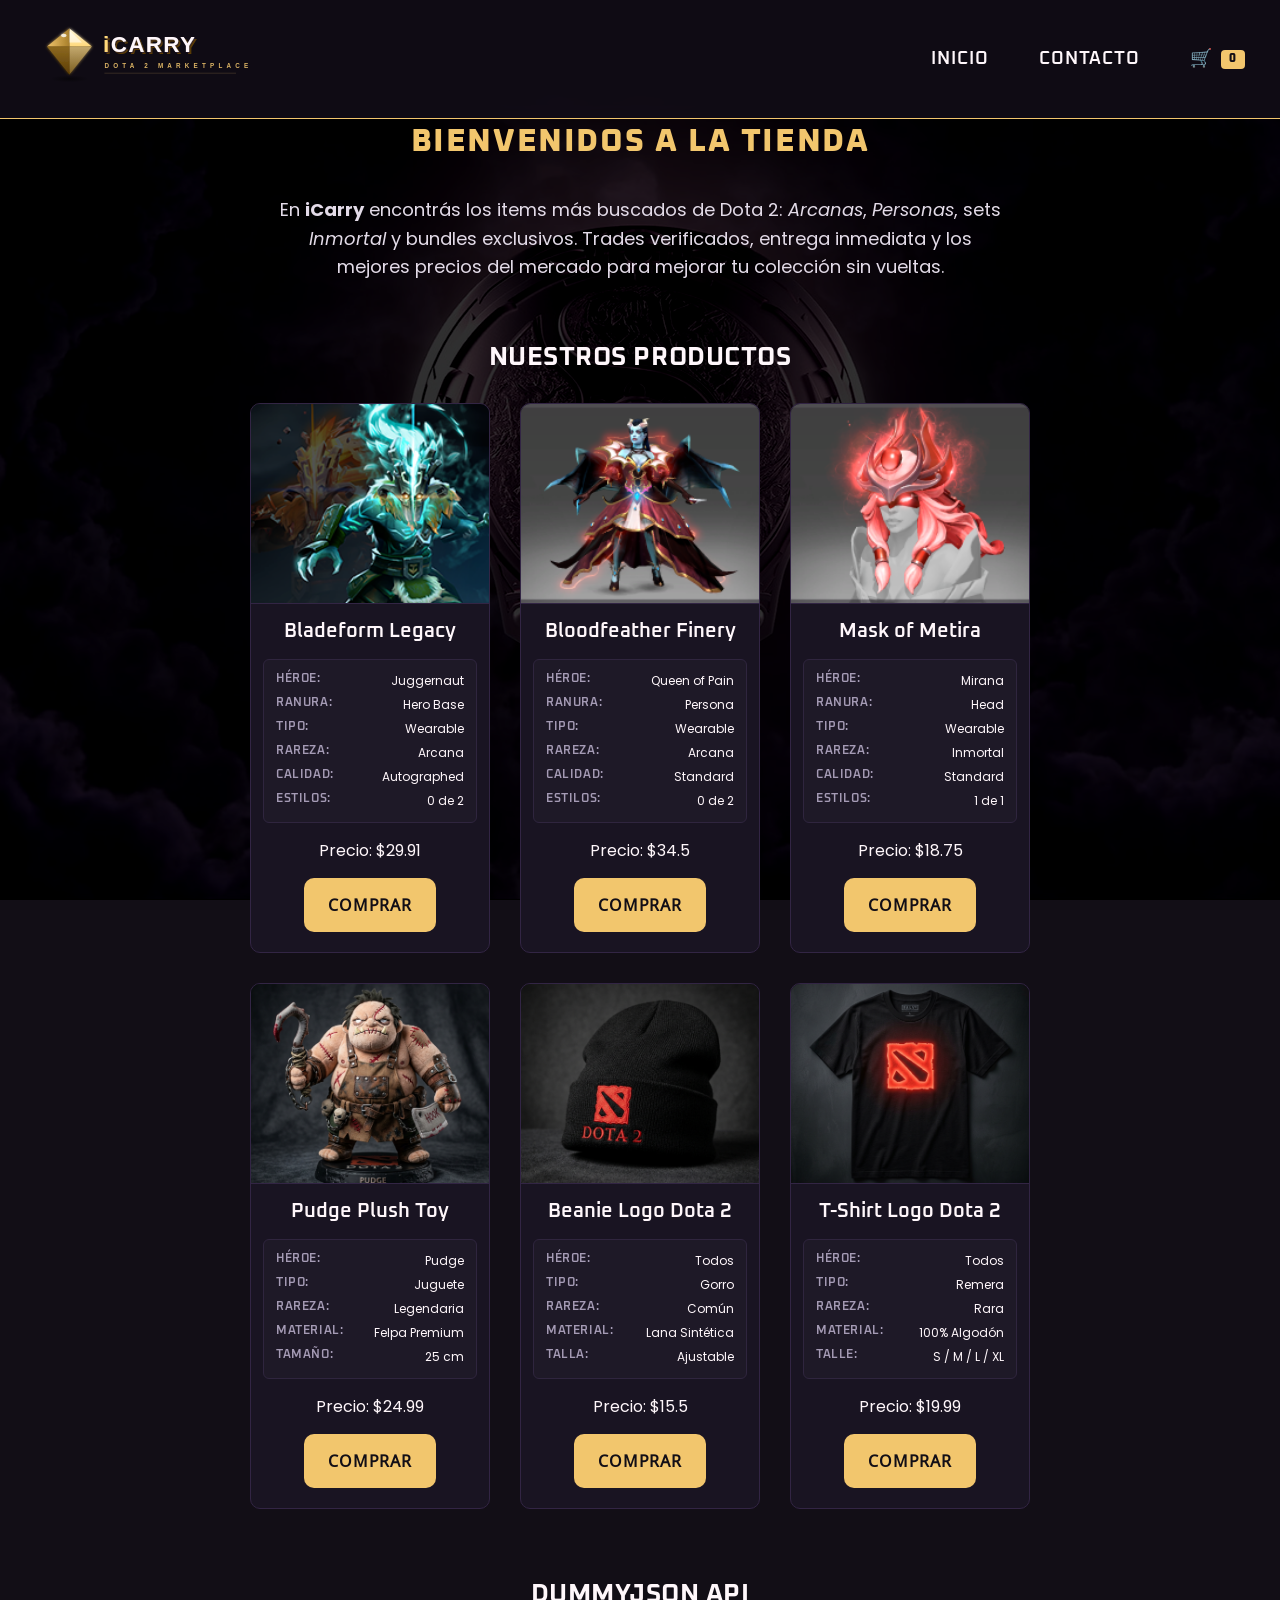
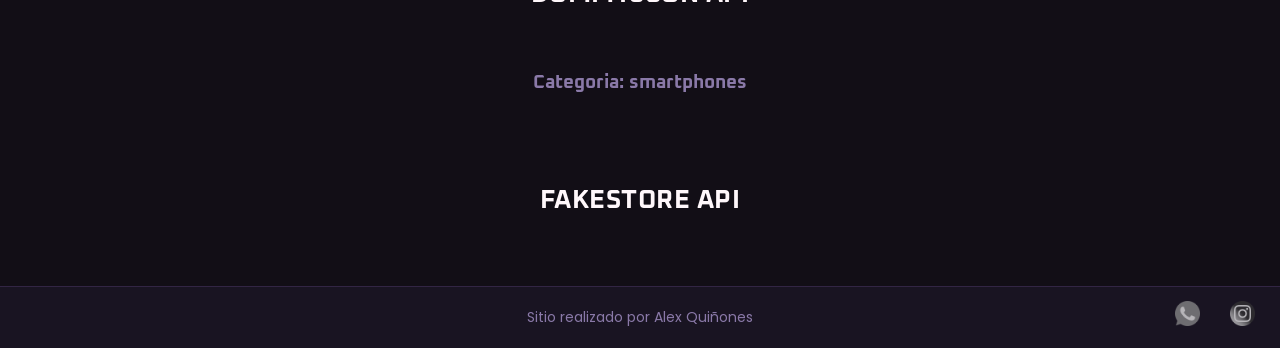
==== commit e3b79314: "style: cambiar fuente de los botones a Noto Sans Lycian" ====
--- a/index.html
+++ b/index.html
@@ -6,7 +6,7 @@
     
     <!-- fuentes de google -->
     <link
-      href="https://fonts.googleapis.com/css2?family=Monoton&family=Oxanium:wght@400;600;800&family=Poppins:wght@300;400;600;700&display=swap"
+      href="https://fonts.googleapis.com/css2?family=Noto+Sans+Lycian&family=Oxanium:wght@400;600;800&family=Poppins:wght@300;400;600;700&display=swap"
       rel="stylesheet"
     />
     
--- a/css/styles.css
+++ b/css/styles.css
@@ -87,7 +87,7 @@
   border: none;
   font-size: 1.6rem;
   font-weight: 700;
-  font-family: "Monoton", sans-serif;
+  font-family: "Noto Sans Lycian", sans-serif;
   text-transform: uppercase;
   letter-spacing: 0.05em;
   padding: 1.6rem 2.4rem;
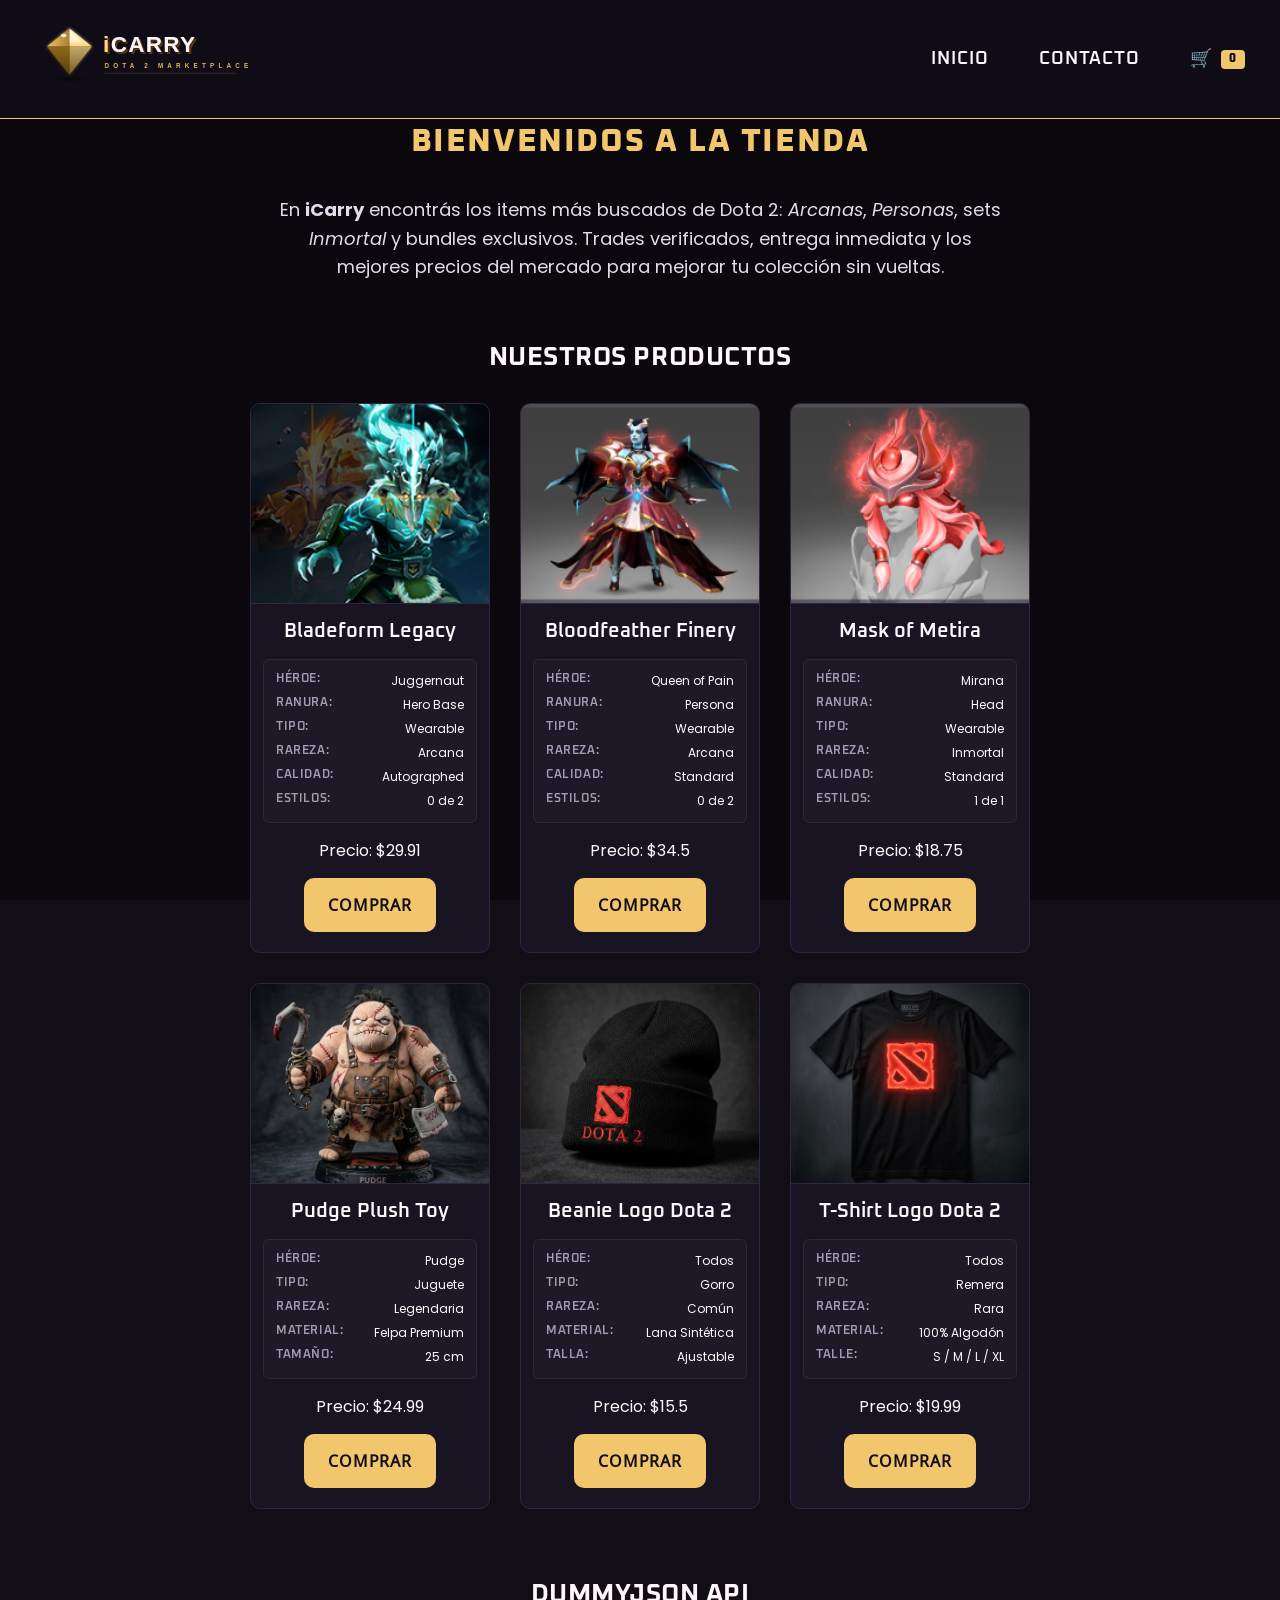
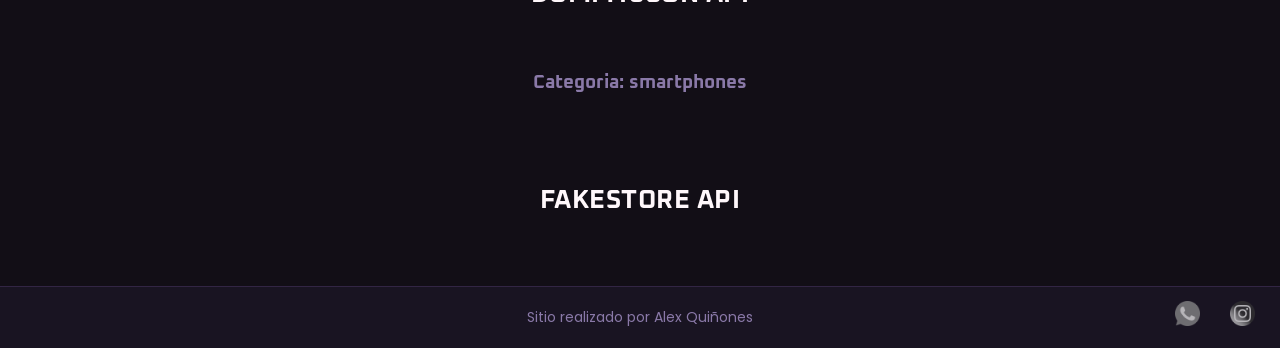
==== commit e33060dd: "Add files via upload" ====
--- a/index.html
+++ b/index.html
@@ -1,85 +1,85 @@
-<!doctype html>
-<html lang="es">
-  <head>
-    <meta charset="UTF-8" />
-    <meta name="viewport" content="width=device-width, initial-scale=1.0" />
-    
-    <!-- fuentes de google -->
-    <link
-      href="https://fonts.googleapis.com/css2?family=Noto+Sans+Lycian&family=Oxanium:wght@400;600;800&family=Poppins:wght@300;400;600;700&display=swap"
-      rel="stylesheet"
-    />
-    
-    <!-- mi css -->
-    <link rel="stylesheet" href="./css/styles.css" />
-    <title>Tienda Dota 2</title>
-  </head>
-
-  <body>
-    <!-- cabecera -->
-    <header>
-      <div class="div-logo">
-        <a class="logo" href="./index.html">
-          <img src="./img/logo.svg" alt="iCarry" class="logo-img" />
-        </a>
-      </div>
-
-      <nav class="header-nav">
-        <ul>
-          <li><a href="./index.html">Inicio</a></li>
-          <li><a href="./pages/contacto.html">Contacto</a></li>
-          <li>
-            <a href="./pages/carrito.html" class="carrito-icono">
-              🛒 <span id="contador-carrito">0</span>
-            </a>
-          </li>
-        </ul>
-      </nav>
-    </header>
-
-    <!-- contenido principal -->
-    <main>
-      <h1 class="titulo-home text-secondary">Bienvenidos a la tienda</h1>
-
-      <p class="parrafo">
-        En <strong>iCarry</strong> encontrás los items más buscados de Dota 2: <em>Arcanas</em>, <em>Personas</em>, sets
-        <em>Inmortal</em> y bundles exclusivos.
-        Trades verificados, entrega inmediata y los mejores precios
-        del mercado para mejorar tu colección sin vueltas.
-      </p>
-
-      <!-- seccion de mis productos dota -->
-      <section>
-        <h2 class="titulo-productos">Nuestros productos</h2>
-        <!-- aca se inyectan las tarjetas con js -->
-        <div id="contenedor-tarjetas" class="contenedor-tarjetas"></div>
-      </section>
-
-      <!-- seccion de dummyjson -->
-      <section>
-        <div id="contenedor-productos-dummy" class="contenedor-tarjetas" style="margin-top: 4rem;"></div>
-      </section>
-      
-      <!-- seccion de fakestore -->
-      <section>
-        <div id="contenedor-productos-fakestore" class="contenedor-tarjetas" style="margin-top: 4rem;"></div>
-      </section>
-    </main>
-
-    <!-- pie de pagina -->
-    <footer>
-      <p>Sitio realizado por Alex Quiñones</p>
-      <nav>
-        <ul class="footer-list">
-          <li><img src="./img/whatsapp.png" alt="wpp" /></li>
-          <li><img src="./img/social.png" alt="ig" /></li>
-        </ul>
-      </nav>
-    </footer>
-
-    <!-- scripts -->
-    <script type="module" src="./js/index.js"></script>
-    <script type="module" src="./js/dummyjson.js"></script>
-    <script type="module" src="./js/fakestore.js"></script>
-  </body>
-</html>
+<!doctype html>
+<html lang="es">
+  <head>
+    <meta charset="UTF-8" />
+    <meta name="viewport" content="width=device-width, initial-scale=1.0" />
+    
+    <!-- fuentes de google -->
+    <link
+      href="https://fonts.googleapis.com/css2?family=Noto+Sans+Lycian&family=Oxanium:wght@400;600;800&family=Poppins:wght@300;400;600;700&display=swap"
+      rel="stylesheet"
+    />
+    
+    <!-- mi css -->
+    <link rel="stylesheet" href="./css/styles.css" />
+    <title>Tienda Dota 2</title>
+  </head>
+
+  <body>
+    <!-- cabecera -->
+    <header>
+      <div class="div-logo">
+        <a class="logo" href="./index.html">
+          <img src="./img/logo.svg" alt="iCarry" class="logo-img" />
+        </a>
+      </div>
+
+      <nav class="header-nav">
+        <ul>
+          <li><a href="./index.html">Inicio</a></li>
+          <li><a href="./pages/contacto.html">Contacto</a></li>
+          <li>
+            <a href="./pages/carrito.html" class="carrito-icono">
+              🛒 <span id="contador-carrito">0</span>
+            </a>
+          </li>
+        </ul>
+      </nav>
+    </header>
+
+    <!-- contenido principal -->
+    <main>
+      <h1 class="titulo-home text-secondary">Bienvenidos a la tienda</h1>
+
+      <p class="parrafo">
+        En <strong>iCarry</strong> encontrás los items más buscados de Dota 2: <em>Arcanas</em>, <em>Personas</em>, sets
+        <em>Inmortal</em> y bundles exclusivos.
+        Trades verificados, entrega inmediata y los mejores precios
+        del mercado para mejorar tu colección sin vueltas.
+      </p>
+
+      <!-- seccion de mis productos dota -->
+      <section>
+        <h2 class="titulo-productos">Nuestros productos</h2>
+        <!-- aca se inyectan las tarjetas con js -->
+        <div id="contenedor-tarjetas" class="contenedor-tarjetas"></div>
+      </section>
+
+      <!-- seccion de dummyjson -->
+      <section>
+        <div id="contenedor-productos-dummy" class="contenedor-tarjetas" style="margin-top: 4rem;"></div>
+      </section>
+      
+      <!-- seccion de fakestore -->
+      <section>
+        <div id="contenedor-productos-fakestore" class="contenedor-tarjetas" style="margin-top: 4rem;"></div>
+      </section>
+    </main>
+
+    <!-- pie de pagina -->
+    <footer>
+      <p>Sitio realizado por Alex Quiñones</p>
+      <nav>
+        <ul class="footer-list">
+          <li><img src="./img/whatsapp.png" alt="wpp" /></li>
+          <li><img src="./img/social.png" alt="ig" /></li>
+        </ul>
+      </nav>
+    </footer>
+
+    <!-- scripts -->
+    <script type="module" src="./js/index.js"></script>
+    <script type="module" src="./js/dummyjson.js"></script>
+    <script type="module" src="./js/fakestore.js"></script>
+  </body>
+</html>
--- a/css/styles.css
+++ b/css/styles.css
@@ -24,7 +24,7 @@
   position: relative;
 }
 
-/* imagen de fondo oscura de dota 2 */
+/* imagen de fondo oscura de dota 2 (con animacion para que rote) */
 body::before {
   content: "";
   position: fixed;
@@ -34,7 +34,6 @@
   height: 100%;
   z-index: -1;
 
-  background-image: url('../img/fondo1.jpg');
   background-size: cover;
   background-position: center;
   background-repeat: no-repeat;
@@ -42,6 +41,18 @@
   /* oscurezco un poco el fondo para que se lean las letras */
   filter: brightness(0.35) contrast(1.1) saturate(0.8);
   box-shadow: inset 0 0 0 2000px rgba(18, 14, 24, 0.4);
+  
+  /* animacion de rotacion infinita */
+  animation: rotarFondo 24s infinite;
+}
+
+/* defino la animacion pasando por todos los fondos */
+@keyframes rotarFondo {
+  0% { background-image: url('../img/fondo.jpg'); }
+  25% { background-image: url('../img/fondo1.jpg'); }
+  50% { background-image: url('../img/fondo2.jpg'); }
+  75% { background-image: url('../img/fondo3.jpg'); }
+  100% { background-image: url('../img/fondo.jpg'); }
 }
 
 /* tipografia especial para titulos */
